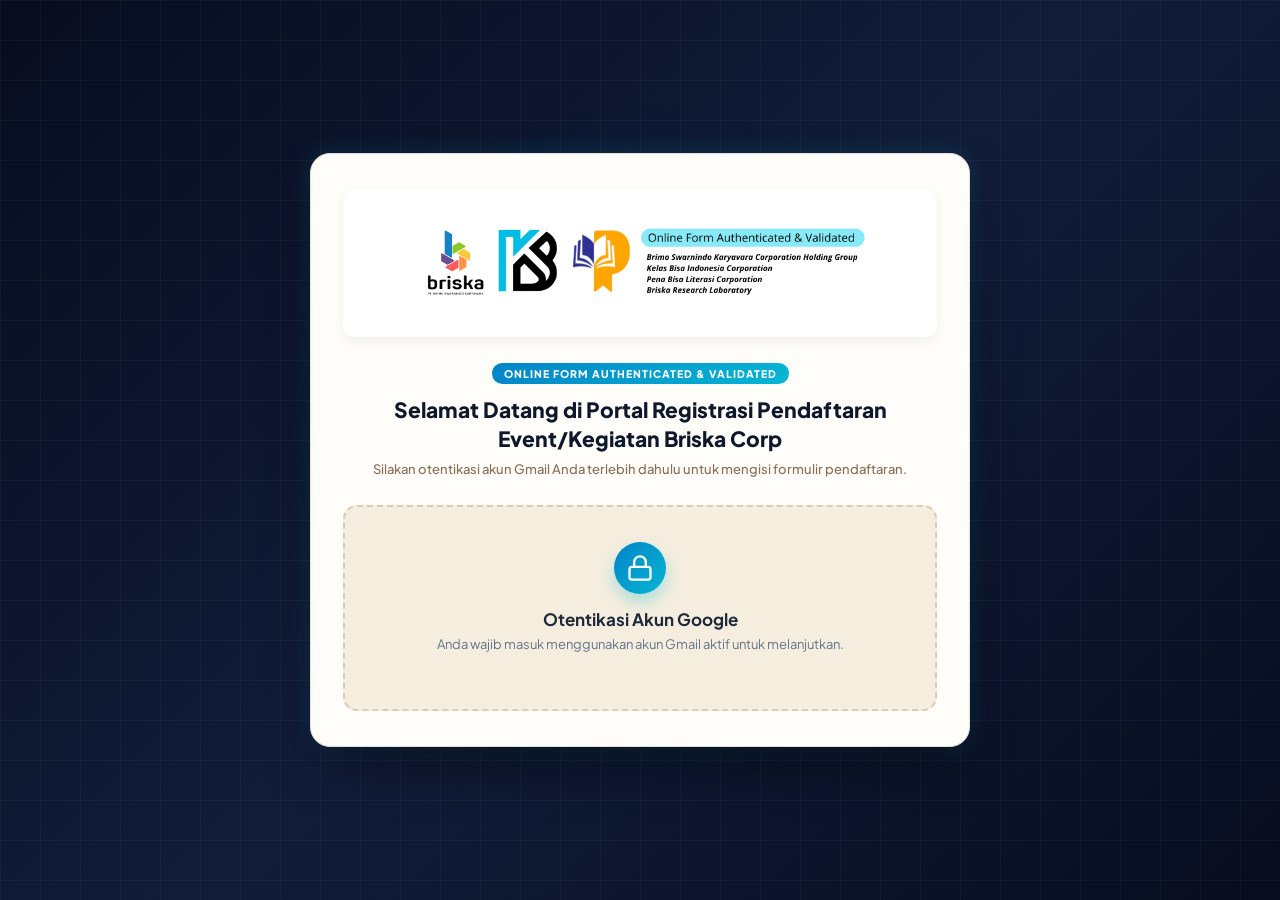
==== index.html @ 6b3acd2a "Add files via upload" ====
<!DOCTYPE html>
<html lang="id">
<head>
  <meta charset="UTF-8">
  <meta name="viewport" content="width=device-width, initial-scale=1.0">
  <title>Portal Registrasi Pendaftaran Event - Briska Corp</title>

  <!-- Google Fonts: Plus Jakarta Sans -->
  <link rel="preconnect" href="https://fonts.googleapis.com">
  <link rel="preconnect" href="https://fonts.gstatic.com" crossorigin>
  <link href="https://fonts.googleapis.com/css2?family=Plus+Jakarta+Sans:wght@400;500;600;700;800&display=swap" rel="stylesheet">

  <link rel="stylesheet" href="./styles.css">

  <style>
    .hidden { display: none !important; }
  </style>

  <!-- Google Identity Services -->
  <script src="https://accounts.google.com/gsi/client" async defer></script>
</head>
<body>

  <!-- Background Tech Patterns -->
  <div class="bg-pattern-grid"></div>
  <div class="bg-pattern-glow"></div>

  <div class="main-wrapper">
    <div class="form-card">
      
      <!-- Banner Header Logo -->
      <div class="banner-wrapper">
        <img src="2026-08-12_Banner Form Online.png" alt="Banner Form Online Briska Corp" class="banner-img">
      </div>

      <!-- Header Teks Pembuka -->
      <div id="formHeader" class="form-header">
        <div class="badge-tag">ONLINE FORM AUTHENTICATED & VALIDATED</div>
        <h2>Selamat Datang di Portal Registrasi Pendaftaran Event/Kegiatan Briska Corp</h2>
        <p>Silakan otentikasi akun Gmail Anda terlebih dahulu untuk mengisi formulir pendaftaran.</p>
      </div>

      <!-- 1. LOGIN GUARD (PEMBATAS AKSES GMAIL) -->
      <div id="loginGuard" class="login-guard-box">
        <div class="lock-avatar">
          <svg width="28" height="28" viewBox="0 0 24 24" fill="none" stroke="currentColor" stroke-width="2" stroke-linecap="round" stroke-linejoin="round"><rect x="3" y="11" width="18" height="11" rx="2" ry="2"></rect><path d="M7 11V7a5 5 0 0 1 10 0v4"></path></svg>
        </div>
        <h3>Otentikasi Akun Google</h3>
        <p>Anda wajib masuk menggunakan akun Gmail aktif untuk melanjutkan.</p>

        <div class="google-btn-wrapper">
          <div id="g_id_onload"
            data-client_id="353808312226-lle3p3ju0pua4i718olv9m3654sr2alf.apps.googleusercontent.com"
            data-callback="handleCredentialResponse"
            data-auto_prompt="false">
          </div>
          <div class="g_id_signin"
            data-type="standard"
            data-size="large"
            data-theme="outline"
            data-text="continue_with"
            data-shape="pill"
            data-logo_alignment="left">
          </div>
        </div>
      </div>

      <!-- 2. FORMULIR REGISTRASI (DIPROTEKSI) -->
      <form id="registrationForm" class="hidden">
        
        <div class="user-badge">
          <div class="user-info">
            <span class="label">Terverifikasi sebagai:</span>
            <strong id="verifiedEmailText">email@gmail.com</strong>
          </div>
          <span class="verified-icon">✓ Terverifikasi</span>
        </div>

        <div class="form-section-title">A. Data Event & Skema Tarif</div>

        <!-- 1. Pilih Event / Kegiatan -->
        <div class="form-group">
          <label for="kode_kegiatan">Pilih Event / Kegiatan <span class="required">*</span></label>
          <select id="kode_kegiatan" required>
            <option value="">-- Memuat Daftar Event... --</option>
          </select>
        </div>

        <!-- 2. Pilih Bidang / Sub-Kategori Event (Dinamis dari event_list.txt) -->
        <div class="form-group">
          <label for="bidang_kegiatan">Pilih Bidang / Kategori Event <span class="required">*</span></label>
          <select id="bidang_kegiatan" required disabled>
            <option value="">-- Pilih Event Terlebih Dahulu --</option>
          </select>
        </div>

        <!-- 3. Skema / Opsi Tarif Pendaftaran -->
        <div class="form-group">
          <label for="jalur_daftar">Skema / Opsi Tarif Pendaftaran <span class="required">*</span></label>
          <select id="jalur_daftar" required>
            <option value="">-- Pilih Skema Tarif --</option>
            <option value="normal">1. Tarif Normal</option>
            <option value="early_bird">2. Tarif Early Bird</option>
            <option value="kolektif">3. Tarif Kolektif (3 Orang)</option>
            <option value="alumni">4. Tarif Alumni</option>
            <option value="riau_sulsel">5. Tarif Khusus Wilayah (Asal Riau & Sulsel)</option>
            <option value="profesi">6. Tarif Khusus Profesi (Mahasiswa / Guru / Dll)</option>
            <option value="bersyarat">7. Tarif Bersyarat (Medsos)</option>
            <option value="daerah_3t">8. Tarif Gratis Wilayah 3T</option>
            <option value="freemium">9. Tarif Gratis Freemium</option>
          </select>
        </div>

        <!-- Informasi Arahan Khusus Kolektif -->
        <div id="infoKolektif" class="info-alert hidden">
          <span class="alert-icon">💡</span>
          <div>
            <strong>Arahan Tarif Kolektif 3 Orang:</strong><br>
            Pastikan ke-3 peserta dalam kelompok mengunggah <u>file bukti bayar yang sama</u>.
          </div>
        </div>

        <div class="form-section-title">B. Identitas Diri Peserta</div>

        <div class="form-grid">
          <div class="form-group span-2">
            <label for="nama_lengkap">Nama Lengkap Peserta <span class="required">*</span></label>
            <input type="text" id="nama_lengkap" placeholder="Masukkan nama lengkap beserta gelar (jika ada)" required>
          </div>

          <div class="form-group">
            <label for="nomor_hp">Nomor HP / WhatsApp <span class="required">*</span></label>
            <input type="text" id="nomor_hp" placeholder="Contoh: 081234567890" required>
          </div>

          <div class="form-group">
            <label for="email">Email (Gmail Terverifikasi) <span class="required">*</span></label>
            <input type="email" id="email" readonly required class="input-disabled">
          </div>

          <div class="form-group">
            <label for="jenis_kelamin">Jenis Kelamin <span class="required">*</span></label>
            <select id="jenis_kelamin" required>
              <option value="">-- Pilih Jenis Kelamin --</option>
              <option value="Laki-laki">Laki-laki</option>
              <option value="Perempuan">Perempuan</option>
            </select>
          </div>

          <div class="form-group">
            <label for="nomor_identitas">NIK / NISN / NIM / No. Peserta <span class="required">*</span></label>
            <input type="text" id="nomor_identitas" placeholder="Masukkan nomor identitas pendukung" required>
          </div>

          <div class="form-group span-2">
            <label for="asal_instansi">Asal Instansi / Sekolah / Kampus <span class="required">*</span></label>
            <input type="text" id="asal_instansi" placeholder="Contoh: Universitas Hasanuddin / SMA 1" required>
          </div>

          <div class="form-group span-2">
            <label for="pekerjaan_jurusan">Pekerjaan / Kelas / Jurusan Kuliah <span class="required">*</span></label>
            <input type="text" id="pekerjaan_jurusan" placeholder="Contoh: S1 Teknik Informatika / Kelas 12 IPA" required>
          </div>

          <div class="form-group">
            <label for="asal_kabupaten">Asal Kabupaten / Kota <span class="required">*</span></label>
            <input type="text" id="asal_kabupaten" placeholder="Contoh: Kota Makassar / Kab. Gowa" required>
          </div>

          <div class="form-group">
            <label for="asal_provinsi">Asal Provinsi <span class="required">*</span></label>
            <select id="asal_provinsi" required>
              <option value="">-- Pilih Provinsi --</option>
              <option value="Aceh">Aceh</option>
              <option value="Sumatera Utara">Sumatera Utara</option>
              <option value="Sumatera Barat">Sumatera Barat</option>
              <option value="Riau">Riau</option>
              <option value="Kepulauan Riau">Kepulauan Riau</option>
              <option value="Jambi">Jambi</option>
              <option value="Sumatera Selatan">Sumatera Selatan</option>
              <option value="Bangka Belitung">Bangka Belitung</option>
              <option value="Bengkulu">Bengkulu</option>
              <option value="Lampung">Lampung</option>
              <option value="DKI Jakarta">DKI Jakarta</option>
              <option value="Jawa Barat">Jawa Barat</option>
              <option value="Banten">Banten</option>
              <option value="Jawa Tengah">Jawa Tengah</option>
              <option value="DI Yogyakarta">DI Yogyakarta</option>
              <option value="Jawa Timur">Jawa Timur</option>
              <option value="Bali">Bali</option>
              <option value="Nusa Tenggara Barat">Nusa Tenggara Barat</option>
              <option value="Nusa Tenggara Timur">Nusa Tenggara Timur</option>
              <option value="Kalimantan Barat">Kalimantan Barat</option>
              <option value="Kalimantan Tengah">Kalimantan Tengah</option>
              <option value="Kalimantan Selatan">Kalimantan Selatan</option>
              <option value="Kalimantan Timur">Kalimantan Timur</option>
              <option value="Kalimantan Utara">Kalimantan Utara</option>
              <option value="Sulawesi Utara">Sulawesi Utara</option>
              <option value="Gorontalo">Gorontalo</option>
              <option value="Sulawesi Tengah">Sulawesi Tengah</option>
              <option value="Sulawesi Barat">Sulawesi Barat</option>
              <option value="Sulawesi Selatan">Sulawesi Selatan</option>
              <option value="Sulawesi Tenggara">Sulawesi Tenggara</option>
              <option value="Maluku">Maluku</option>
              <option value="Maluku Utara">Maluku Utara</option>
              <option value="Papua">Papua</option>
              <option value="Papua Barat">Papua Barat</option>
              <option value="Papua Selatan">Papua Selatan</option>
              <option value="Papua Tengah">Papua Tengah</option>
              <option value="Papua Pegunungan">Papua Pegunungan</option>
              <option value="Papua Barat Daya">Papua Barat Daya</option>
            </select>
          </div>
        </div>

        <div class="form-section-title">C. Upload Berkas Persyaratan</div>

        <!-- DYNAMIC UPLOAD SECTIONS -->
        <div id="secBayar" class="upload-section hidden">
          <div class="upload-box">
            <label for="bukti_bayar">Upload Bukti Transfer / Pembayaran (JPG/PNG) <span class="required">*</span></label>
            <input type="file" id="bukti_bayar" accept="image/jpeg, image/png" disabled>
          </div>
        </div>

        <div id="secKtp" class="upload-section hidden">
          <div class="upload-box">
            <label for="bukti_ktp">Upload Foto KTP <span class="required">*</span></label>
            <input type="file" id="bukti_ktp" accept="image/jpeg, image/png" disabled>
          </div>
        </div>

        <div id="secIdentitasSpesifik" class="upload-section hidden">
          <div class="upload-box">
            <label for="bukti_identitas_spesifik">Upload Foto Identitas Spesifik (KTM/NUPTK/Kartu Pegawai/ID Card) <span class="required">*</span></label>
            <input type="file" id="bukti_identitas_spesifik" accept="image/jpeg, image/png" disabled>
          </div>
        </div>

        <div id="secMedsos" class="upload-section hidden">
          <div class="upload-box">
            <label for="bukti_follow_kelasbisa">1. Upload Bukti Follow @kelasbisaid <span class="required">*</span></label>
            <input type="file" id="bukti_follow_kelasbisa" accept="image/jpeg, image/png" disabled>
          </div>
          <div class="upload-box">
            <label for="bukti_follow_pelaksana">2. Upload Bukti Follow IG Pelaksana (@pilar.juara / @geodatis / lainnya) <span class="required">*</span></label>
            <input type="file" id="bukti_follow_pelaksana" accept="image/jpeg, image/png" disabled>
          </div>
          <div class="upload-box">
            <label for="bukti_komen_tag">3. Upload Bukti Komentar Tag 10 Teman <span class="required">*</span></label>
            <input type="file" id="bukti_komen_tag" accept="image/jpeg, image/png" disabled>
          </div>
          <div class="upload-box">
            <label for="bukti_share_wa_tele">4. Upload Bukti Share Konten ke Grup WA/Telegram <span class="required">*</span></label>
            <input type="file" id="bukti_share_wa_tele" accept="image/jpeg, image/png" disabled>
          </div>
          <div class="upload-box">
            <label for="bukti_share_story">5. Upload Bukti Share Konten ke Story WA/IG <span class="required">*</span></label>
            <input type="file" id="bukti_share_story" accept="image/jpeg, image/png" disabled>
          </div>
        </div>

        <div class="form-section-title">D. Konfirmasi Akhir</div>

        <!-- PERTANYAAN PENUTUP -->
        <div class="form-group">
          <label for="persetujuan_iklan">Apakah Bersedia Mendapatkan Update Iklan di Email Terkait Produk Briska Holding Group? <span class="required">*</span></label>
          <select id="persetujuan_iklan" required>
            <option value="">-- Pilih Persetujuan --</option>
            <option value="Ya">Ya, Saya Bersedia</option>
            <option value="Tidak">Tidak</option>
          </select>
        </div>

        <button type="submit" id="btnSubmit" class="btn-submit">
          <span>Kirim Pendaftaran</span>
        </button>

      </form>
      
      <div id="responseMessage" class="hidden"></div>

      <!-- 3. HALAMAN SUCCESS PAGE (DITAMPILKAN SETELAH BERHASIL SUBMIT) -->
      <div id="successPage" class="success-page hidden">
        <div class="success-icon-wrap">
          <div class="success-icon">✓</div>
        </div>

        <h2>Pendaftaran Berhasil</h2>
        
        <p class="success-intro">
          Terima kasih telah melengkapi dan mengirimkan data pendaftaran. Data Anda telah kami terima dan akan diproses sesuai dengan ketentuan kegiatan.
        </p>

        <div class="success-alert">
          Mohon pastikan informasi yang Anda berikan sudah benar. Informasi lebih lanjut mengenai tahapan berikutnya akan disampaikan melalui kontak yang telah Anda cantumkan.
        </div>

        <p class="cs-instruction">
          Jika Anda memiliki pertanyaan, membutuhkan informasi lebih lanjut, atau ingin melakukan konfirmasi terkait pendaftaran, silakan menghubungi layanan Customer Service (CS) sesuai kebutuhan Anda:
        </p>

        <div class="section-subtitle">Layanan Customer Service</div>

        <div class="cs-grid">
          <a href="https://wa.me/6282268118842" target="_blank" class="cs-card">
            <div class="cs-title">CEO – Kak Bimo</div>
            <div class="cs-link">WhatsApp: +62 822-6811-8842</div>
          </a>

          <a href="https://wa.me/628119944511" target="_blank" class="cs-card">
            <div class="cs-title">Perusahaan Holding – Briska</div>
            <div class="cs-link">WhatsApp: +62 811-9944-511</div>
          </a>

          <a href="https://wa.me/6285711000363" target="_blank" class="cs-card">
            <div class="cs-title">Bimbel & Pelatihan – Kelas Bisa</div>
            <div class="cs-link">WhatsApp: +62 857-1100-0363</div>
          </a>

          <a href="https://wa.me/628581200045" target="_blank" class="cs-card">
            <div class="cs-title">Penerbit Buku – Pena Bisa</div>
            <div class="cs-link">WhatsApp: +62 858-1200-045</div>
          </a>
        </div>

        <div class="section-subtitle" style="margin-top: 25px;">Bergabung dengan Komunitas</div>
        <p class="community-desc">
          Dapatkan informasi terbaru mengenai kegiatan, program, dan berbagai aktivitas kami dengan bergabung ke komunitas:
        </p>

        <div class="community-buttons">
          <a href="https://whatsapp.com/channel/0029VbCLqDkCHDyeEiovrG44" target="_blank" class="btn-community btn-wa">
            📱 WhatsApp Channel
          </a>
          <a href="https://t.me/pokiedu" target="_blank" class="btn-community btn-tele">
            ✈️ Telegram Komunitas
          </a>
        </div>

        <p class="success-footer">
          Sampai jumpa dan terima kasih atas partisipasi Anda. Kami menantikan kehadiran Anda dalam kegiatan yang telah didaftarkan.
        </p>
      </div>

    </div>
  </div>

  <script src="./script.js"></script>
</body>
</html>
---- styles.css ----
/* ==========================================
   GOOGLE FONTS IMPORT (Plus Jakarta Sans)
   ========================================== */
@import url('https://fonts.googleapis.com/css2?family=Plus+Jakarta+Sans:wght@400;500;600;700;800&display=swap');

/* ==========================================
   CSS VARIABLES (THEME COLOR PALETTE)
   - Dominan: Tech Navy Blue & Cyan Glow
   - Mix: Warm Brown & Soft Cream
   ========================================== */
:root {
  --bg-dark: #070d1e;
  --bg-gradient: linear-gradient(135deg, #070d1e 0%, #111c38 50%, #070d1e 100%);
  
  --card-bg: #fefdfa;           /* Soft Warm Cream */
  --card-border: #e6ded5;
  
  --text-main: #0f172a;         /* Deep Slate Navy */
  --text-muted: #64748b;
  --text-brown: #8a6d55;        /* Soft Warm Brown Accent */
  
  --primary-blue: #0284c7;      /* Tech Blue */
  --primary-cyan: #06b6d4;      /* Vibrant Cyan */
  --cyan-glow: rgba(6, 182, 212, 0.25);
  
  --accent-cream: #f5eedf;      /* Rich Cream Container */
  --cream-border: #d8ccbb;
  
  --input-bg: #ffffff;
  --input-border: #cbd5e1;
  
  --radius-card: 20px;
  --radius-btn: 10px;
  --radius-input: 8px;
  
  --shadow-card: 0 25px 50px -12px rgba(0, 0, 0, 0.5), 0 0 25px rgba(6, 182, 212, 0.18);
}

/* ==========================================
   RESET & BASE STYLES
   ========================================== */
* {
  box-sizing: border-box;
  margin: 0;
  padding: 0;
  font-family: 'Plus Jakarta Sans', -apple-system, BlinkMacSystemFont, sans-serif;
}

body {
  background: var(--bg-gradient);
  color: var(--text-main);
  min-height: 100vh;
  display: flex;
  justify-content: center;
  align-items: center;
  padding: 40px 15px;
  position: relative;
  overflow-x: hidden;
}

/* Background Geometric Lines & Grid Patterns */
.bg-pattern-grid {
  position: fixed;
  top: 0; 
  left: 0; 
  width: 100%; 
  height: 100%;
  background-image: 
    linear-gradient(to right, rgba(255, 255, 255, 0.03) 1px, transparent 1px),
    linear-gradient(to bottom, rgba(255, 255, 255, 0.03) 1px, transparent 1px);
  background-size: 40px 40px;
  pointer-events: none;
  z-index: 0;
}

.bg-pattern-glow {
  position: fixed;
  top: 50%; 
  left: 50%;
  transform: translate(-50%, -50%);
  width: 700px; 
  height: 700px;
  background: radial-gradient(circle, rgba(6, 182, 212, 0.12) 0%, rgba(2, 132, 199, 0.05) 50%, transparent 70%);
  pointer-events: none;
  z-index: 0;
}

.main-wrapper {
  width: 100%;
  max-width: 660px;
  position: relative;
  z-index: 1;
}

/* ==========================================
   CARD CONTAINER & BANNER HEADER
   ========================================== */
.form-card {
  background-color: var(--card-bg);
  border: 1px solid var(--card-border);
  border-radius: var(--radius-card);
  box-shadow: var(--shadow-card);
  padding: 35px 32px;
  overflow: hidden;
}

/* Banner Header Logo */
/* Perbaikan Banner Image Overflow */
.banner-wrapper {
  width: 100%;
  max-width: 100%;
  margin-bottom: 24px;
  border-radius: 12px;
  overflow: hidden; /* Mencegah gambar melebar keluar dari pembungkus */
  box-shadow: 0 4px 12px rgba(0, 0, 0, 0.06);
  display: flex;
  justify-content: center;
  align-items: center;
}

.banner-img {
  width: 100% !important;     /* Memaksa lebar gambar mengikuti pembungkus */
  max-width: 100% !important; /* Mencegah melebar melampaui kartu */
  height: auto !important;    /* Menjaga rasio foto agar tidak gepeng */
  display: block;
  object-fit: cover;
}

/* Header Text */
.form-header {
  text-align: center;
  margin-bottom: 28px;
}

.badge-tag {
  display: inline-block;
  background: linear-gradient(135deg, var(--primary-blue), var(--primary-cyan));
  color: #ffffff;
  font-size: 10.5px;
  font-weight: 800;
  letter-spacing: 1px;
  padding: 4px 12px;
  border-radius: 20px;
  margin-bottom: 12px;
}

.form-header h2 {
  font-size: 21px;
  font-weight: 800;
  color: #0f172a;
  line-height: 1.35;
  margin-bottom: 8px;
}

.form-header p {
  font-size: 13px;
  color: var(--text-brown);
  font-weight: 500;
}

/* ==========================================
   LOGIN GUARD (GOOGLE AUTHENTICATION BOX)
   ========================================== */
.login-guard-box {
  background-color: var(--accent-cream);
  border: 2px dashed var(--cream-border);
  border-radius: 14px;
  padding: 35px 20px;
  text-align: center;
}

.lock-avatar {
  width: 52px; 
  height: 52px;
  background: linear-gradient(135deg, var(--primary-blue), var(--primary-cyan));
  color: #ffffff;
  border-radius: 50%;
  display: flex; 
  align-items: center; 
  justify-content: center;
  margin: 0 auto 14px auto;
  box-shadow: 0 8px 16px rgba(6, 182, 212, 0.3);
}

.login-guard-box h3 {
  font-size: 17px;
  color: #1e293b;
  margin-bottom: 6px;
}

.login-guard-box p {
  font-size: 13px;
  color: var(--text-muted);
  margin-bottom: 22px;
}

.google-btn-wrapper {
  display: flex;
  justify-content: center;
}

/* ==========================================
   USER BADGE & SECTION TITLES
   ========================================== */
.user-badge {
  background: linear-gradient(135deg, #e0f2fe, #cff4fc);
  border-left: 4px solid var(--primary-cyan);
  padding: 12px 16px;
  border-radius: 8px;
  display: flex;
  justify-content: space-between;
  align-items: center;
  margin-bottom: 22px;
}

.user-badge .label {
  display: block;
  font-size: 11px;
  color: #0369a1;
  font-weight: 600;
}

.user-badge strong {
  font-size: 13.5px;
  color: #0c4a6e;
}

.verified-icon {
  font-size: 12px;
  font-weight: 700;
  color: #0284c7;
  background: #ffffff;
  padding: 4px 10px;
  border-radius: 12px;
}

.form-section-title {
  font-size: 13.5px;
  font-weight: 800;
  color: var(--primary-blue);
  text-transform: uppercase;
  letter-spacing: 0.5px;
  margin: 26px 0 16px 0;
  padding-bottom: 6px;
  border-bottom: 2px solid #e2e8f0;
}

/* ==========================================
   FORM CONTROLS & GRID LAYOUT
   ========================================== */
.form-grid {
  display: grid;
  grid-template-columns: repeat(2, 1fr);
  gap: 15px;
}

.span-2 { 
  grid-column: span 2; 
}

.form-group { 
  margin-bottom: 16px; 
}

.form-group label {
  display: block;
  font-size: 12.5px;
  font-weight: 700;
  color: #334155;
  margin-bottom: 6px;
}

.required { 
  color: #ef4444; 
}

.form-group input[type="text"],
.form-group input[type="email"],
.form-group select {
  width: 100%;
  padding: 11px 14px;
  border: 1px solid var(--input-border);
  border-radius: var(--radius-input);
  font-size: 13.5px;
  color: var(--text-main);
  background-color: var(--input-bg);
  outline: none;
  transition: all 0.2s ease;
}

.form-group input:focus,
.form-group select:focus {
  border-color: var(--primary-cyan);
  box-shadow: 0 0 0 3px var(--cyan-glow);
}

.input-uppercase {
  text-transform: uppercase;
  font-weight: 700;
  color: var(--primary-blue) !important;
}

.input-disabled {
  background-color: #f1f5f9 !important;
  color: #64748b !important;
  cursor: not-allowed;
}

/* Info Alert */
.info-alert {
  background-color: #fef3c7;
  border: 1px solid #fde68a;
  border-left: 4px solid #f59e0b;
  color: #78350f;
  padding: 12px 15px;
  border-radius: 8px;
  font-size: 12.5px;
  display: flex; 
  gap: 10px;
  margin-bottom: 18px;
}

/* ==========================================
   UPLOAD SECTIONS (FILE BOXES)
   ========================================== */
.upload-section {
  background-color: var(--accent-cream);
  border: 1.5px dashed var(--cream-border);
  border-radius: 12px;
  padding: 18px;
  margin-bottom: 18px;
}

.upload-box { 
  margin-bottom: 14px; 
}

.upload-box:last-child { 
  margin-bottom: 0; 
}

.upload-box label {
  font-size: 12px;
  font-weight: 700;
  color: var(--text-brown);
  margin-bottom: 6px;
  display: block;
}

.upload-box input[type="file"] {
  width: 100%;
  font-size: 12px;
  background: #ffffff;
  padding: 8px;
  border: 1px solid var(--input-border);
  border-radius: 6px;
}

.upload-box input[type="file"]::file-selector-button {
  background: linear-gradient(135deg, var(--primary-blue), var(--primary-cyan));
  color: #ffffff;
  border: none;
  padding: 6px 12px;
  border-radius: 4px;
  font-weight: 600;
  cursor: pointer;
  margin-right: 10px;
}

/* ==========================================
   SUBMIT BUTTON
   ========================================== */
.btn-submit {
  width: 100%;
  background: linear-gradient(135deg, var(--primary-blue), var(--primary-cyan));
  color: #ffffff;
  border: none;
  padding: 15px;
  font-size: 15px;
  font-weight: 700;
  border-radius: var(--radius-btn);
  cursor: pointer;
  margin-top: 15px;
  box-shadow: 0 8px 20px rgba(6, 182, 212, 0.35);
  transition: transform 0.2s ease;
}

.btn-submit:hover { 
  transform: translateY(-2px); 
}

.btn-submit:disabled { 
  background: #cbd5e1; 
  box-shadow: none; 
  cursor: not-allowed; 
  transform: none; 
}

/* Response Message */
#responseMessage {
  margin-top: 20px;
  padding: 12px;
  border-radius: 8px;
  font-size: 13px;
  font-weight: 700;
  text-align: center;
}

.msg-success { 
  background: #d1fae5; 
  color: #065f46; 
}

.msg-error { 
  background: #fee2e2; 
  color: #991b1b; 
}

/* ==========================================
   SUCCESS PAGE STYLING
   ========================================== */
.success-page {
  text-align: left;
  padding-top: 10px;
}

.success-icon-wrap {
  text-align: center;
  margin-bottom: 15px;
}

.success-icon {
  width: 60px; 
  height: 60px;
  background: #10b981;
  color: #ffffff;
  font-size: 32px;
  font-weight: 800;
  border-radius: 50%;
  display: inline-flex;
  align-items: center; 
  justify-content: center;
  box-shadow: 0 10px 20px rgba(16, 185, 129, 0.3);
}

.success-page h2 {
  text-align: center;
  font-size: 24px;
  font-weight: 800;
  color: #0f172a;
  margin-bottom: 12px;
}

.success-intro {
  font-size: 13.5px;
  color: #334155;
  line-height: 1.6;
  margin-bottom: 16px;
  text-align: center;
}

.success-alert {
  background-color: #ecfdf5;
  border: 1px solid #a7f3d0;
  color: #065f46;
  padding: 12px 15px;
  border-radius: 8px;
  font-size: 12.5px;
  line-height: 1.5;
  margin-bottom: 20px;
}

.cs-instruction {
  font-size: 13px;
  color: #475569;
  line-height: 1.5;
  margin-bottom: 15px;
}

.section-subtitle {
  font-size: 14px;
  font-weight: 800;
  color: var(--primary-blue);
  text-transform: uppercase;
  letter-spacing: 0.5px;
  margin-bottom: 12px;
}

.cs-grid {
  display: grid;
  grid-template-columns: repeat(2, 1fr);
  gap: 10px;
  margin-bottom: 20px;
}

.cs-card {
  display: block;
  background-color: #ffffff;
  border: 1px solid #e2e8f0;
  border-radius: 8px;
  padding: 12px 14px;
  text-decoration: none;
  transition: all 0.2s ease;
}

.cs-card:hover {
  border-color: var(--primary-cyan);
  box-shadow: 0 4px 12px rgba(6, 182, 212, 0.15);
  transform: translateY(-2px);
}

.cs-title {
  font-size: 12.5px;
  font-weight: 700;
  color: #1e293b;
  margin-bottom: 4px;
}

.cs-link {
  font-size: 11.5px;
  color: #0284c7;
  font-weight: 600;
}

.community-desc {
  font-size: 12.5px;
  color: #475569;
  margin-bottom: 12px;
}

.community-buttons {
  display: grid;
  grid-template-columns: repeat(2, 1fr);
  gap: 10px;
  margin-bottom: 25px;
}

.btn-community {
  display: inline-flex;
  align-items: center;
  justify-content: center;
  padding: 12px;
  border-radius: 8px;
  font-size: 13px;
  font-weight: 700;
  text-decoration: none;
  color: #ffffff;
  transition: transform 0.2s ease;
}

.btn-community:hover { 
  transform: translateY(-2px); 
}

.btn-wa { 
  background-color: #25d366; 
}

.btn-tele { 
  background-color: #229ed9; 
}

.success-footer {
  font-size: 12.5px;
  color: #64748b;
  text-align: center;
  border-top: 1px solid #e2e8f0;
  padding-top: 15px;
  font-style: italic;
}

.hidden { 
  display: none !important; 
}

/* ==========================================
   RESPONSIVE (MOBILE OPTIMIZATION)
   ========================================== */
@media (max-width: 580px) {
  .form-grid, 
  .cs-grid, 
  .community-buttons { 
    grid-template-columns: 1fr; 
  }
  
  .span-2 { 
    grid-column: span 1; 
  }
  
  .form-card { 
    padding: 25px 18px; 
  }
}
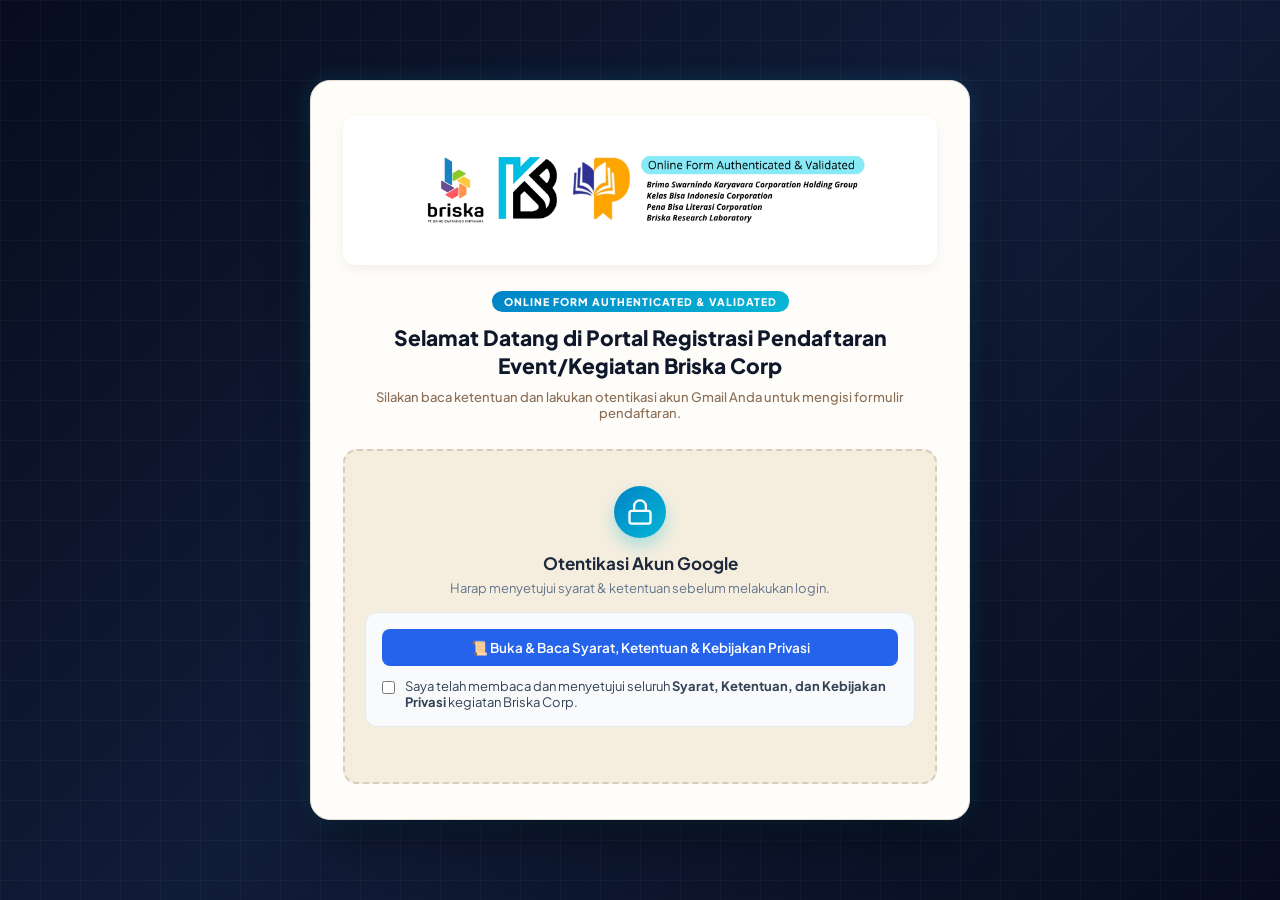
==== commit faf9625f: "Update index.html" ====
--- a/index.html
+++ b/index.html
@@ -14,6 +14,45 @@
 
   <style>
     .hidden { display: none !important; }
+
+    /* Style Tambahan untuk Kotak Ketentuan Sebelum Auth */
+    .terms-auth-box {
+      background: #f8fafc;
+      border: 1px solid #e2e8f0;
+      border-radius: 12px;
+      padding: 16px;
+      margin-bottom: 20px;
+      text-align: left;
+    }
+    .terms-auth-box a.btn-terms-link {
+      display: inline-block;
+      width: 100%;
+      text-align: center;
+      background: #2563eb;
+      color: #ffffff;
+      font-weight: 600;
+      padding: 10px 16px;
+      border-radius: 8px;
+      text-decoration: none;
+      font-size: 13.5px;
+      margin-bottom: 12px;
+      transition: background 0.2s;
+    }
+    .terms-auth-box a.btn-terms-link:hover {
+      background: #1d4ed8;
+    }
+    .terms-checkbox-wrap {
+      display: flex;
+      align-items: flex-start;
+      gap: 10px;
+      font-size: 13px;
+      color: #334155;
+      cursor: pointer;
+    }
+    .terms-checkbox-wrap input {
+      margin-top: 3px;
+      cursor: pointer;
+    }
   </style>
 
   <!-- Google Identity Services -->
@@ -37,20 +76,32 @@
       <div id="formHeader" class="form-header">
         <div class="badge-tag">ONLINE FORM AUTHENTICATED & VALIDATED</div>
         <h2>Selamat Datang di Portal Registrasi Pendaftaran Event/Kegiatan Briska Corp</h2>
-        <p>Silakan otentikasi akun Gmail Anda terlebih dahulu untuk mengisi formulir pendaftaran.</p>
+        <p>Silakan baca ketentuan dan lakukan otentikasi akun Gmail Anda untuk mengisi formulir pendaftaran.</p>
       </div>
 
-      <!-- 1. LOGIN GUARD (PEMBATAS AKSES GMAIL) -->
+      <!-- 1. LOGIN GUARD (PEMBATAS AKSES GMAIL DENGAN SYARAT & KETENTUAN) -->
       <div id="loginGuard" class="login-guard-box">
         <div class="lock-avatar">
           <svg width="28" height="28" viewBox="0 0 24 24" fill="none" stroke="currentColor" stroke-width="2" stroke-linecap="round" stroke-linejoin="round"><rect x="3" y="11" width="18" height="11" rx="2" ry="2"></rect><path d="M7 11V7a5 5 0 0 1 10 0v4"></path></svg>
         </div>
         <h3>Otentikasi Akun Google</h3>
-        <p>Anda wajib masuk menggunakan akun Gmail aktif untuk melanjutkan.</p>
-
-        <div class="google-btn-wrapper">
+        <p style="margin-bottom: 16px;">Harap menyetujui syarat & ketentuan sebelum melakukan login.</p>
+
+        <!-- KOTAK SYARAT & KETENTUAN SEBELUM AUTH -->
+        <div class="terms-auth-box">
+          <a href="terms.html" target="_blank" class="btn-terms-link">
+            📜 Buka & Baca Syarat, Ketentuan & Kebijakan Privasi
+          </a>
+          <label class="terms-checkbox-wrap">
+            <input type="checkbox" id="authTermsConsent">
+            <span>Saya telah membaca dan menyetujui seluruh <strong>Syarat, Ketentuan, dan Kebijakan Privasi</strong> kegiatan Briska Corp.</span>
+          </label>
+        </div>
+
+        <!-- TOMBOL GOOGLE LOGIN (BARU MUNCUL/DIBUKA SETELAH CHECKBOX DICENTANG) -->
+        <div id="googleBtnContainer" class="google-btn-wrapper hidden">
           <div id="g_id_onload"
-            data-client_id="353808312226-lle3p3ju0pua4i718olv9m3654sr2alf.apps.googleusercontent.com"
+            data-client_id="870398895491-auveun1nckshkt8to4fpi993emkvbt0e.apps.googleusercontent.com"
             data-callback="handleCredentialResponse"
             data-auto_prompt="false">
           </div>
@@ -86,7 +137,7 @@
           </select>
         </div>
 
-        <!-- 2. Pilih Bidang / Sub-Kategori Event (Dinamis dari event_list.txt) -->
+        <!-- 2. Pilih Bidang / Sub-Kategori Event -->
         <div class="form-group">
           <label for="bidang_kegiatan">Pilih Bidang / Kategori Event <span class="required">*</span></label>
           <select id="bidang_kegiatan" required disabled>
@@ -280,7 +331,7 @@
       
       <div id="responseMessage" class="hidden"></div>
 
-      <!-- 3. HALAMAN SUCCESS PAGE (DITAMPILKAN SETELAH BERHASIL SUBMIT) -->
+      <!-- 3. HALAMAN SUCCESS PAGE -->
       <div id="successPage" class="success-page hidden">
         <div class="success-icon-wrap">
           <div class="success-icon">✓</div>
@@ -346,6 +397,24 @@
     </div>
   </div>
 
+  <!-- SCRIPT LOGIK UNTUK KONTROL BUTTON GOOGLE -->
+  <script>
+    document.addEventListener('DOMContentLoaded', function () {
+      const consentCheckbox = document.getElementById('authTermsConsent');
+      const googleBtnContainer = document.getElementById('googleBtnContainer');
+
+      if (consentCheckbox && googleBtnContainer) {
+        consentCheckbox.addEventListener('change', function () {
+          if (this.checked) {
+            googleBtnContainer.classList.remove('hidden');
+          } else {
+            googleBtnContainer.classList.add('hidden');
+          }
+        });
+      }
+    });
+  </script>
+
   <script src="./script.js"></script>
 </body>
 </html>
--- a/styles.css
+++ b/styles.css
@@ -104,14 +104,12 @@
   overflow: hidden;
 }
 
-/* Banner Header Logo */
-/* Perbaikan Banner Image Overflow */
 .banner-wrapper {
   width: 100%;
   max-width: 100%;
   margin-bottom: 24px;
   border-radius: 12px;
-  overflow: hidden; /* Mencegah gambar melebar keluar dari pembungkus */
+  overflow: hidden;
   box-shadow: 0 4px 12px rgba(0, 0, 0, 0.06);
   display: flex;
   justify-content: center;
@@ -119,9 +117,9 @@
 }
 
 .banner-img {
-  width: 100% !important;     /* Memaksa lebar gambar mengikuti pembungkus */
-  max-width: 100% !important; /* Mencegah melebar melampaui kartu */
-  height: auto !important;    /* Menjaga rasio foto agar tidak gepeng */
+  width: 100% !important;
+  max-width: 100% !important;
+  height: auto !important;
   display: block;
   object-fit: cover;
 }
@@ -368,6 +366,53 @@
 }
 
 /* ==========================================
+   TERMS & CONDITIONS CHECKBOX BOX
+   ========================================== */
+.checkbox-group {
+  margin-top: 20px;
+  margin-bottom: 10px;
+}
+
+.checkbox-label {
+  display: flex;
+  align-items: flex-start;
+  gap: 12px;
+  font-size: 12.5px;
+  color: #334155;
+  line-height: 1.5;
+  cursor: pointer;
+  background-color: #f8fafc;
+  border: 1px solid var(--input-border);
+  padding: 14px 16px;
+  border-radius: 10px;
+  transition: all 0.2s ease;
+}
+
+.checkbox-label:hover {
+  border-color: var(--primary-cyan);
+  background-color: #f0f9ff;
+}
+
+.checkbox-label input[type="checkbox"] {
+  width: 18px;
+  height: 18px;
+  margin-top: 2px;
+  accent-color: var(--primary-blue);
+  cursor: pointer;
+  flex-shrink: 0;
+}
+
+.checkbox-label a {
+  color: var(--primary-blue);
+  text-decoration: underline;
+  font-weight: 600;
+}
+
+.checkbox-label a:hover {
+  color: var(--primary-cyan);
+}
+
+/* ==========================================
    SUBMIT BUTTON
    ========================================== */
 .btn-submit {
